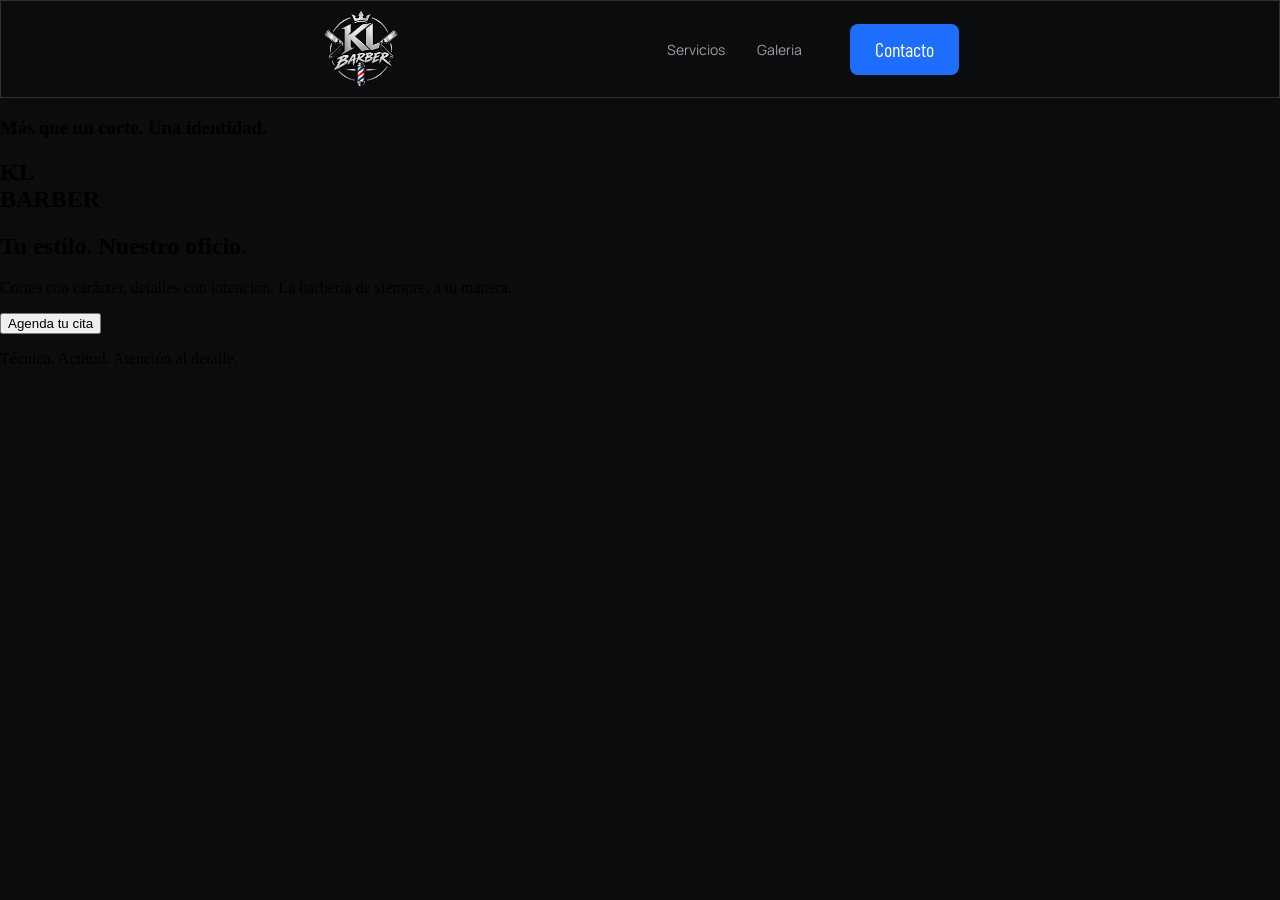
==== index.html @ 7c592fb4 "creacion del header" ====
<!DOCTYPE html>
<html lang="en">
<head>
   <meta charset="UTF-8">
    <meta name="viewport" content="width=device-width, initial-scale=1.0">
    <title>KL BARBER</title>
    <link rel="icon" type="image/png" href="img/">
    <link rel="preload" href="css/styles.css" as="style">
    <link href="css/styles.css" rel="stylesheet">
    <link rel="preload" href="css/normalize.css" as="style">
    <link rel="preconnect" href="https://fonts.googleapis.com">
    <link rel="preconnect" href="https://fonts.gstatic.com" crossorigin>
    <link href="https://fonts.googleapis.com/css2?family=Barlow+Condensed:ital,wght@0,100;0,200;0,300;0,400;0,500;0,600;0,700;0,800;0,900;1,100;1,200;1,300;1,400;1,500;1,600;1,700;1,800;1,900&family=Manrope:wght@200..800&display=swap" rel="stylesheet">
</head>
<body>
    <header class="header_container">
        <div class="header">
            <a class="header_logo" href="index.html">
                <img src="img/KL_barber_nbg.png" alt="kl_logo">
            </a>
            <div class="header_menu">
                <div class="header_menu-link">
                    <a class="header_link">Servicios</a>
                    <a class="header_link">Galeria</a>
                </div>
                <button class="header_boton">Contacto</button>
            </div>
        </div>
    </header>
    <section id="main" class="inicio">
        <h3 class="main_sub">Más que un corte. Una identidad.</h3>
        <h1 class="main_titulo"> <span class="destacado">KL</span><br>BARBER</h1>
        <h2 class="main_subtitulo">Tu estilo. Nuestro oficio.</h2>
        <p class="main_par">Cortes con carácter, detalles con intención. La barbería de siempre, a tu manera.</p>
        <button class="main_contacto">Agenda tu cita</button>
        <p class="main_subpar">Técnica. Actitud. Atención al detalle.</p>
    </section>
    
</body>
</html>
---- css/styles.css ----
/*globales**************************************************************/
:root{
    /*paleta de colores****************************/
    --fondo: #0B0C0E;
    --secun: #1E1F22;
    --borde: #2E3034;
    --blanco: #FFFFFF;
    --blue: #1D6EFC;
    --tprin: #F8F8FA;
    --tsecun: #9B9FA3;
    /*fuentes***************************************/
    --fuente-principal: 'Manrope', sans-serif;
    --fuente-secundaria: 'Barlow Condensed', sans-serif;
}
body {
  margin: 0;
  font-family: var(--ballo), Arial, sans-serif;
  background-color: var(--fondo);
}
html {
        scroll-behavior: smooth;
}
header{
    position: sticky;
    top: 0;
    z-index: 1000;
}
.header_container{
    background-color: var(--fondo);
    padding: 0.5rem 0 0.5rem 0;
    border: 1px solid var(--borde);
}
.header{
    display: flex;
    align-items: center;
    justify-content: space-between;
    margin-left: 20rem;
    margin-right: 20rem;
}
.header_logo{
    display: inline-block;
}
.header_logo img{
    display: block;
    width: 5rem;
    height: auto;
}
.header_menu{
    display: flex;
}
.header_menu-link{
    display: flex;
    margin-right: 2rem;
}
.header_link{
    color: var(--tsecun);
    font-family: var(--fuente-principal);
     font-size: 14px;
    transition: color 0.3s ease;
    padding: 1rem;
    cursor: pointer;
}
.header_link:hover{
    color: var(--blanco);
    transition: color 0.3s ease;
}
.header_boton{
    background-color: var(--blue);
    color: var(--blanco);
    font-family: var(--fuente-secundaria);
    font-weight: 400;
    font-size: 20px;
    text-align: center;
    border: none;
    border-radius: 0.5rem;
    padding: 1px 25px 1px 25px;
    transition: box-shadow 0.3s ease;
}
.header_boton:hover{
    box-shadow: inset 0 0 0 999px color-mix(in srgb, var(--secun) 20%, transparent);
    transition: opacity 0.3s ease;
}
---- css/styles.css ----
/*globales**************************************************************/
:root{
    /*paleta de colores****************************/
    --fondo: #0B0C0E;
    --secun: #1E1F22;
    --borde: #2E3034;
    --blanco: #FFFFFF;
    --blue: #1D6EFC;
    --tprin: #F8F8FA;
    --tsecun: #9B9FA3;
    /*fuentes***************************************/
    --fuente-principal: 'Manrope', sans-serif;
    --fuente-secundaria: 'Barlow Condensed', sans-serif;
}
body {
  margin: 0;
  font-family: var(--ballo), Arial, sans-serif;
  background-color: var(--fondo);
}
html {
        scroll-behavior: smooth;
}
header{
    position: sticky;
    top: 0;
    z-index: 1000;
}
.header_container{
    background-color: var(--fondo);
    padding: 0.5rem 0 0.5rem 0;
    border: 1px solid var(--borde);
}
.header{
    display: flex;
    align-items: center;
    justify-content: space-between;
    margin-left: 20rem;
    margin-right: 20rem;
}
.header_logo{
    display: inline-block;
}
.header_logo img{
    display: block;
    width: 5rem;
    height: auto;
}
.header_menu{
    display: flex;
}
.header_menu-link{
    display: flex;
    margin-right: 2rem;
}
.header_link{
    color: var(--tsecun);
    font-family: var(--fuente-principal);
     font-size: 14px;
    transition: color 0.3s ease;
    padding: 1rem;
    cursor: pointer;
}
.header_link:hover{
    color: var(--blanco);
    transition: color 0.3s ease;
}
.header_boton{
    background-color: var(--blue);
    color: var(--blanco);
    font-family: var(--fuente-secundaria);
    font-weight: 400;
    font-size: 20px;
    text-align: center;
    border: none;
    border-radius: 0.5rem;
    padding: 1px 25px 1px 25px;
    transition: box-shadow 0.3s ease;
}
.header_boton:hover{
    box-shadow: inset 0 0 0 999px color-mix(in srgb, var(--secun) 20%, transparent);
    transition: opacity 0.3s ease;
}
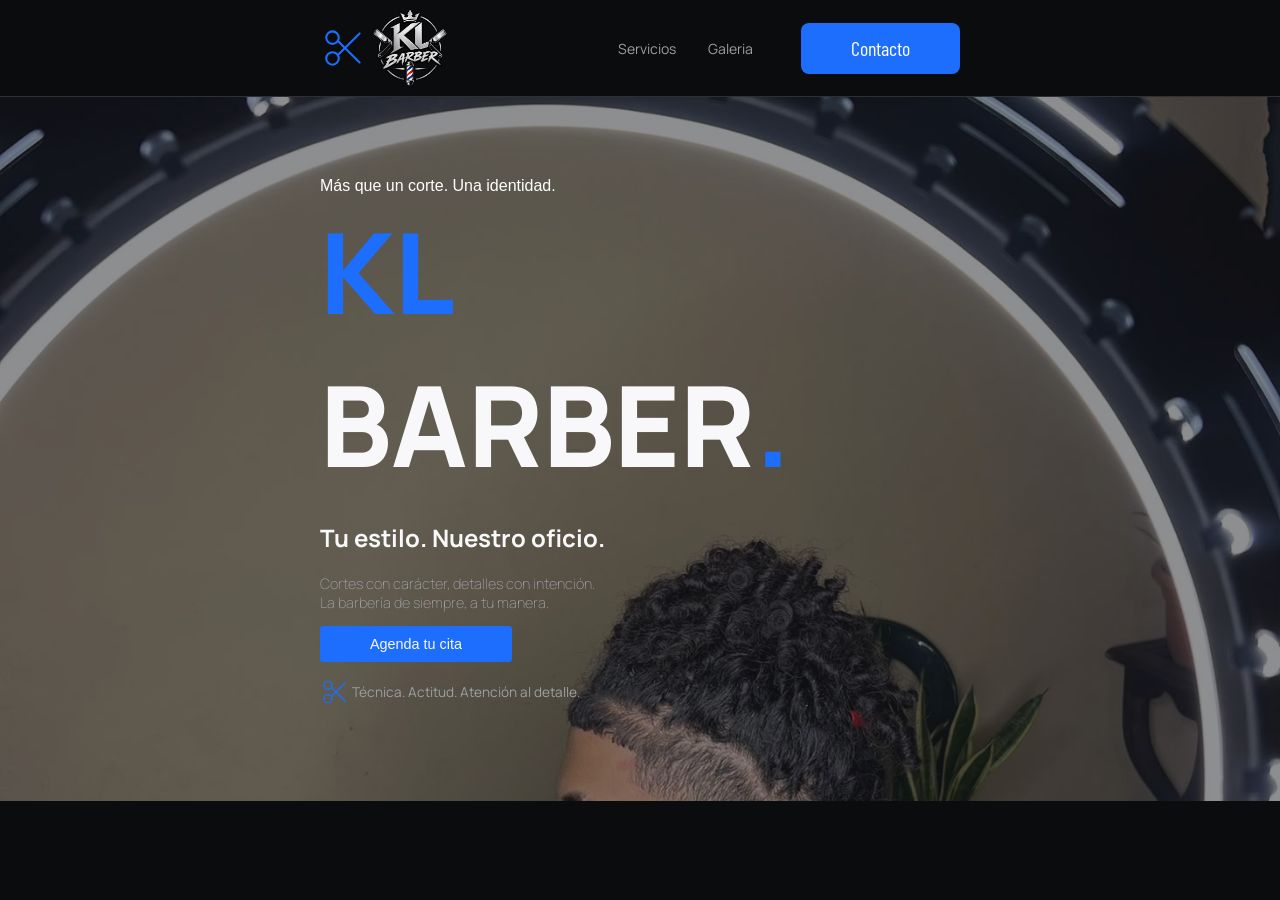
==== commit c71ea4d7: "completo la seccion inicio" ====
--- a/index.html
+++ b/index.html
@@ -4,7 +4,7 @@
    <meta charset="UTF-8">
     <meta name="viewport" content="width=device-width, initial-scale=1.0">
     <title>KL BARBER</title>
-    <link rel="icon" type="image/png" href="img/">
+    <link rel="icon" type="img" href="img/KL_barber_nbg.png">
     <link rel="preload" href="css/styles.css" as="style">
     <link href="css/styles.css" rel="stylesheet">
     <link rel="preload" href="css/normalize.css" as="style">
@@ -16,24 +16,60 @@
     <header class="header_container">
         <div class="header">
             <a class="header_logo" href="index.html">
+                <svg
+                xmlns="http://www.w3.org/2000/svg"
+                width="50"
+                height="50"
+                viewBox="0 0 24 24"
+                fill="none"
+                stroke="#1D6EFC"
+                stroke-width="1"
+                stroke-linecap="round"
+                stroke-linejoin="round"
+                >
+                <path d="M6 7m-3 0a3 3 0 1 0 6 0a3 3 0 1 0 -6 0" />
+                <path d="M6 17m-3 0a3 3 0 1 0 6 0a3 3 0 1 0 -6 0" />
+                <path d="M8.6 8.6l10.4 10.4" />
+                <path d="M8.6 15.4l10.4 -10.4" />
+                </svg>
                 <img src="img/KL_barber_nbg.png" alt="kl_logo">
             </a>
             <div class="header_menu">
                 <div class="header_menu-link">
-                    <a class="header_link">Servicios</a>
+                    <a class="header_link" href="#">Servicios</a>
                     <a class="header_link">Galeria</a>
                 </div>
                 <button class="header_boton">Contacto</button>
             </div>
         </div>
     </header>
-    <section id="main" class="inicio">
-        <h3 class="main_sub">Más que un corte. Una identidad.</h3>
-        <h1 class="main_titulo"> <span class="destacado">KL</span><br>BARBER</h1>
-        <h2 class="main_subtitulo">Tu estilo. Nuestro oficio.</h2>
-        <p class="main_par">Cortes con carácter, detalles con intención. La barbería de siempre, a tu manera.</p>
-        <button class="main_contacto">Agenda tu cita</button>
-        <p class="main_subpar">Técnica. Actitud. Atención al detalle.</p>
+    <section id="inicio" class="main_container">
+        <div class="main">
+            <h3 class="main_sub">Más que un corte. Una identidad.</h3>
+            <h1 class="main_titulo"> <span class="destacado">KL</span><br>BARBER<span class="destacado">.</span></h1>
+            <h2 class="main_subtitulo">Tu estilo. Nuestro oficio.</h2>
+            <p class="main_par">Cortes con carácter, detalles con intención. <br> La barbería de siempre, a tu manera.</p>
+            <button class="main_boton">Agenda tu cita</button>
+            <p class="main_subpar">
+                <svg
+                xmlns="http://www.w3.org/2000/svg"
+                width="32"
+                height="32"
+                viewBox="0 0 24 24"
+                fill="none"
+                stroke="#1D6EFC"
+                stroke-width="1"
+                stroke-linecap="round"
+                stroke-linejoin="round"
+                >
+                <path d="M6 7m-3 0a3 3 0 1 0 6 0a3 3 0 1 0 -6 0" />
+                <path d="M6 17m-3 0a3 3 0 1 0 6 0a3 3 0 1 0 -6 0" />
+                <path d="M8.6 8.6l10.4 10.4" />
+                <path d="M8.6 15.4l10.4 -10.4" />
+                </svg>
+                Técnica. Actitud. Atención al detalle.
+            </p>
+        </div>
     </section>
     
 </body>
--- a/css/styles.css
+++ b/css/styles.css
@@ -14,7 +14,7 @@
 }
 body {
   margin: 0;
-  font-family: var(--ballo), Arial, sans-serif;
+  font-family: var(--fuente-principal), Arial, sans-serif;
   background-color: var(--fondo);
 }
 html {
@@ -25,10 +25,11 @@
     top: 0;
     z-index: 1000;
 }
+/*header**************************************************************/
 .header_container{
     background-color: var(--fondo);
     padding: 0.5rem 0 0.5rem 0;
-    border: 1px solid var(--borde);
+    border-bottom: 1px solid var(--borde);
 }
 .header{
     display: flex;
@@ -38,8 +39,10 @@
     margin-right: 20rem;
 }
 .header_logo{
-    display: inline-block;
-}
+    display: flex;
+    align-items: center;
+}
+
 .header_logo img{
     display: block;
     width: 5rem;
@@ -55,9 +58,10 @@
 .header_link{
     color: var(--tsecun);
     font-family: var(--fuente-principal);
-     font-size: 14px;
+    font-size: 14px;
     transition: color 0.3s ease;
     padding: 1rem;
+    text-decoration: none;
     cursor: pointer;
 }
 .header_link:hover{
@@ -73,10 +77,144 @@
     text-align: center;
     border: none;
     border-radius: 0.5rem;
-    padding: 1px 25px 1px 25px;
+    padding: 0.5px 50px 0.5px 50px;
     transition: box-shadow 0.3s ease;
 }
 .header_boton:hover{
-    box-shadow: inset 0 0 0 999px color-mix(in srgb, var(--secun) 20%, transparent);
+    box-shadow: inset 0 0 0 999px color-mix(in srgb, var(--secun) 20%, transparent); /* sombreado con otro color*/
     transition: opacity 0.3s ease;
-}+}
+/*inicio**************************************************************/
+ .main_container{
+    background-image: url("/img/1.jpeg");
+    background-size: cover;       /* cubre toda la sección */
+    background-position: center;  /* centra la imagen */
+    background-repeat: no-repeat;
+    margin: 0%;
+    box-shadow: inset 0 0 0 999px color-mix(in srgb, var(--secun) 50%, transparent);
+}
+.main{
+    margin-left: 20rem;
+    margin-right: 20rem;
+    padding-bottom: 5rem;
+    padding-top: 5rem;
+}
+.main_sub{
+    color: var(--blanco);
+    font-family: var(--fuente-secundaria);
+    font-weight: 200;
+    font-size: 1rem;
+    margin: 0%;
+}
+.destacado{
+    color: var(--blue);
+}
+.main_titulo{
+    font-size: 7rem;
+    font-weight: 800;
+    color: var(--tprin);
+    margin: 0%;
+}
+.main_subtitulo{
+    color: var(--tprin);
+}
+.main_par{
+    color: var(--tsecun);
+    font-family: var(--fuente-principal);
+    font-weight: 100;
+    font-size: 0.90rem;
+}
+.main_boton{
+    font-family: var(--fuente-secundaria);
+    font-size: 0.90rem;
+    font-weight: 500;
+    color: var(--tprin);
+    background-color: var(--blue);
+    padding: 10px 50px 10px 50px;
+    border: none;
+    border-radius: 0.2rem;
+}
+.main_boton:hover{
+    box-shadow: inset 0 0 0 999px color-mix(in srgb, var(--secun) 20%, transparent); /* sombreado con otro color*/
+    transition: opacity 0.3s ease;
+}
+.main_subpar{
+    display: flex;
+    align-items: center;
+    color: var(--tsecun);
+    font-size: 0.85rem;
+}
+/*responsive**************************************************************/
+
+@media (max-width: 1200px) {
+    .header{
+        margin-left: 3rem;
+        margin-right: 3rem;
+    }
+    .main{
+        margin-left: 3rem;
+        margin-right: 3rem;
+    }
+}
+
+@media (max-width: 800px) {
+    .header{
+        margin-left: 1.5rem;
+        margin-right: 1.5rem;
+        gap: 1rem;
+    }
+    .main{
+        margin-left: 1.5rem;
+        margin-right: 1.5rem;
+    }
+    .main_titulo{
+        font-size: clamp(4.5rem, 14vw, 6.5rem);
+    }
+}
+
+@media (max-width: 520px) {
+    .header{
+        flex-direction: column;
+        justify-content: center;
+        gap: 0.5rem;
+        margin-left: 1rem;
+        margin-right: 1rem;
+    }
+    .header_logo img{
+        width: 4rem;
+    }
+    .header_menu{
+        align-items: center;
+    }
+    .header_menu-link{
+        margin-right: 0.25rem;
+    }
+    .header_link{
+        padding: 0.65rem;
+        font-size: 0.8rem;
+    }
+    .header_boton{
+        padding: 0.25rem 1rem;
+        font-size: 1.1rem;
+    }
+    .main{
+        margin-left: 1rem;
+        margin-right: 1rem;
+    }
+    .main_sub{
+        padding-top: 3.5rem;
+        font-size: 0.9rem;
+    }
+    .main_titulo{
+        font-size: clamp(3.5rem, 20vw, 5.5rem);
+    }
+    .main_par{
+        max-width: 32rem;
+        font-size: 0.95rem;
+        line-height: 1.6;
+    }
+    .main_subpar{
+        font-size: 0.85rem;
+
+    }
+}
--- a/css/styles.css
+++ b/css/styles.css
@@ -14,7 +14,7 @@
 }
 body {
   margin: 0;
-  font-family: var(--ballo), Arial, sans-serif;
+  font-family: var(--fuente-principal), Arial, sans-serif;
   background-color: var(--fondo);
 }
 html {
@@ -25,10 +25,11 @@
     top: 0;
     z-index: 1000;
 }
+/*header**************************************************************/
 .header_container{
     background-color: var(--fondo);
     padding: 0.5rem 0 0.5rem 0;
-    border: 1px solid var(--borde);
+    border-bottom: 1px solid var(--borde);
 }
 .header{
     display: flex;
@@ -38,8 +39,10 @@
     margin-right: 20rem;
 }
 .header_logo{
-    display: inline-block;
-}
+    display: flex;
+    align-items: center;
+}
+
 .header_logo img{
     display: block;
     width: 5rem;
@@ -55,9 +58,10 @@
 .header_link{
     color: var(--tsecun);
     font-family: var(--fuente-principal);
-     font-size: 14px;
+    font-size: 14px;
     transition: color 0.3s ease;
     padding: 1rem;
+    text-decoration: none;
     cursor: pointer;
 }
 .header_link:hover{
@@ -73,10 +77,144 @@
     text-align: center;
     border: none;
     border-radius: 0.5rem;
-    padding: 1px 25px 1px 25px;
+    padding: 0.5px 50px 0.5px 50px;
     transition: box-shadow 0.3s ease;
 }
 .header_boton:hover{
-    box-shadow: inset 0 0 0 999px color-mix(in srgb, var(--secun) 20%, transparent);
+    box-shadow: inset 0 0 0 999px color-mix(in srgb, var(--secun) 20%, transparent); /* sombreado con otro color*/
     transition: opacity 0.3s ease;
-}+}
+/*inicio**************************************************************/
+ .main_container{
+    background-image: url("/img/1.jpeg");
+    background-size: cover;       /* cubre toda la sección */
+    background-position: center;  /* centra la imagen */
+    background-repeat: no-repeat;
+    margin: 0%;
+    box-shadow: inset 0 0 0 999px color-mix(in srgb, var(--secun) 50%, transparent);
+}
+.main{
+    margin-left: 20rem;
+    margin-right: 20rem;
+    padding-bottom: 5rem;
+    padding-top: 5rem;
+}
+.main_sub{
+    color: var(--blanco);
+    font-family: var(--fuente-secundaria);
+    font-weight: 200;
+    font-size: 1rem;
+    margin: 0%;
+}
+.destacado{
+    color: var(--blue);
+}
+.main_titulo{
+    font-size: 7rem;
+    font-weight: 800;
+    color: var(--tprin);
+    margin: 0%;
+}
+.main_subtitulo{
+    color: var(--tprin);
+}
+.main_par{
+    color: var(--tsecun);
+    font-family: var(--fuente-principal);
+    font-weight: 100;
+    font-size: 0.90rem;
+}
+.main_boton{
+    font-family: var(--fuente-secundaria);
+    font-size: 0.90rem;
+    font-weight: 500;
+    color: var(--tprin);
+    background-color: var(--blue);
+    padding: 10px 50px 10px 50px;
+    border: none;
+    border-radius: 0.2rem;
+}
+.main_boton:hover{
+    box-shadow: inset 0 0 0 999px color-mix(in srgb, var(--secun) 20%, transparent); /* sombreado con otro color*/
+    transition: opacity 0.3s ease;
+}
+.main_subpar{
+    display: flex;
+    align-items: center;
+    color: var(--tsecun);
+    font-size: 0.85rem;
+}
+/*responsive**************************************************************/
+
+@media (max-width: 1200px) {
+    .header{
+        margin-left: 3rem;
+        margin-right: 3rem;
+    }
+    .main{
+        margin-left: 3rem;
+        margin-right: 3rem;
+    }
+}
+
+@media (max-width: 800px) {
+    .header{
+        margin-left: 1.5rem;
+        margin-right: 1.5rem;
+        gap: 1rem;
+    }
+    .main{
+        margin-left: 1.5rem;
+        margin-right: 1.5rem;
+    }
+    .main_titulo{
+        font-size: clamp(4.5rem, 14vw, 6.5rem);
+    }
+}
+
+@media (max-width: 520px) {
+    .header{
+        flex-direction: column;
+        justify-content: center;
+        gap: 0.5rem;
+        margin-left: 1rem;
+        margin-right: 1rem;
+    }
+    .header_logo img{
+        width: 4rem;
+    }
+    .header_menu{
+        align-items: center;
+    }
+    .header_menu-link{
+        margin-right: 0.25rem;
+    }
+    .header_link{
+        padding: 0.65rem;
+        font-size: 0.8rem;
+    }
+    .header_boton{
+        padding: 0.25rem 1rem;
+        font-size: 1.1rem;
+    }
+    .main{
+        margin-left: 1rem;
+        margin-right: 1rem;
+    }
+    .main_sub{
+        padding-top: 3.5rem;
+        font-size: 0.9rem;
+    }
+    .main_titulo{
+        font-size: clamp(3.5rem, 20vw, 5.5rem);
+    }
+    .main_par{
+        max-width: 32rem;
+        font-size: 0.95rem;
+        line-height: 1.6;
+    }
+    .main_subpar{
+        font-size: 0.85rem;
+
+    }
+}
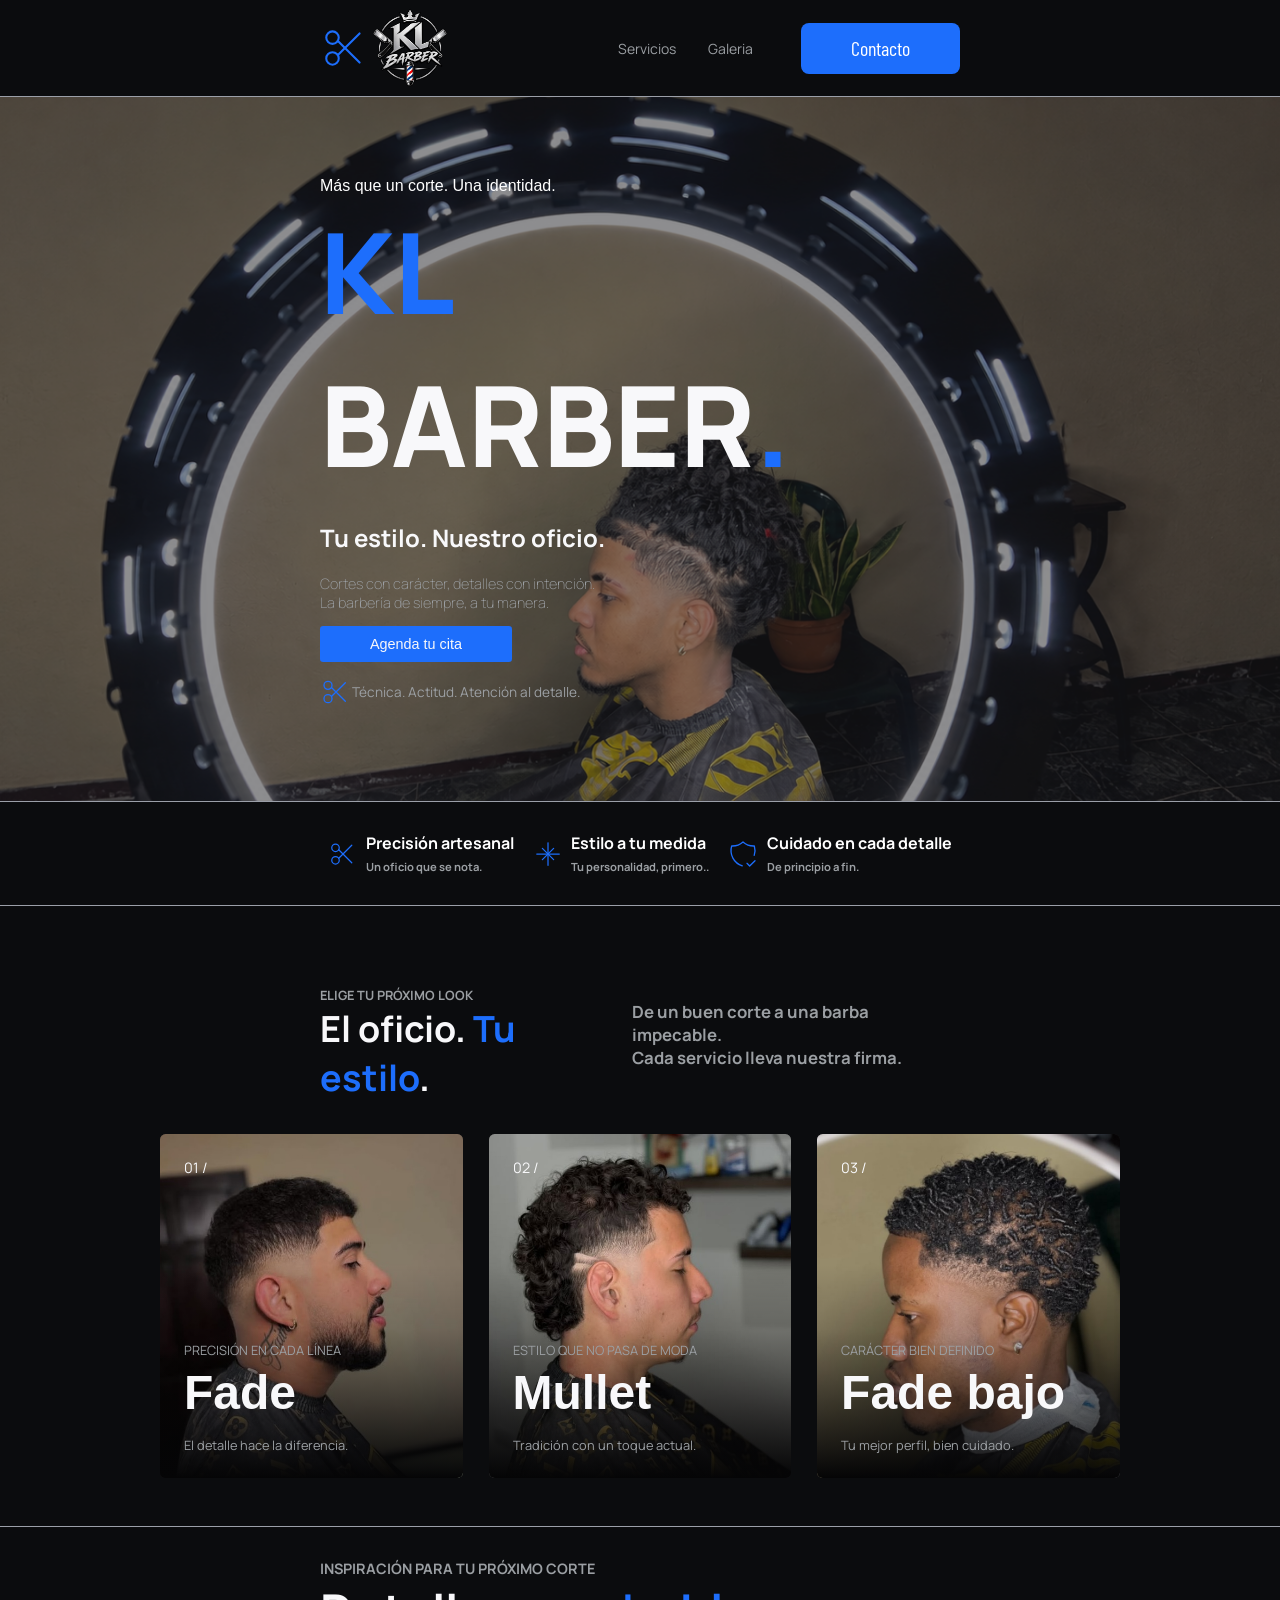
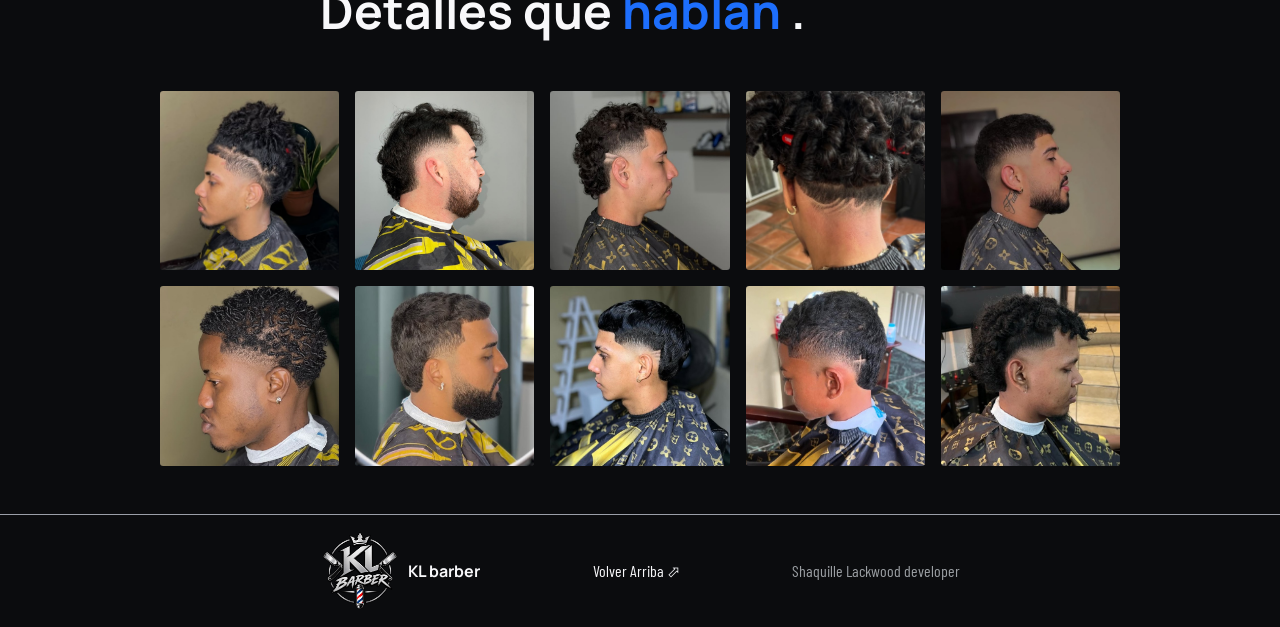
==== commit 5e5ecde6: "pagina completada" ====
--- a/index.html
+++ b/index.html
@@ -36,10 +36,10 @@
             </a>
             <div class="header_menu">
                 <div class="header_menu-link">
-                    <a class="header_link" href="#">Servicios</a>
-                    <a class="header_link">Galeria</a>
-                </div>
-                <button class="header_boton">Contacto</button>
+                    <a class="header_link" href="#estilo_section">Servicios</a>
+                    <a class="header_link" href="#gale">Galeria</a>
+                </div>
+                <button class="header_boton whatsapp_boton" type="button" data-whatsapp-url="https://wa.me/50661316361?text=Hola%2C%20quisiera%20obtener%20m%C3%A1s%20informaci%C3%B3n%20sobre%20sus%20servicios.">Contacto</button>
             </div>
         </div>
     </header>
@@ -49,7 +49,7 @@
             <h1 class="main_titulo"> <span class="destacado">KL</span><br>BARBER<span class="destacado">.</span></h1>
             <h2 class="main_subtitulo">Tu estilo. Nuestro oficio.</h2>
             <p class="main_par">Cortes con carácter, detalles con intención. <br> La barbería de siempre, a tu manera.</p>
-            <button class="main_boton">Agenda tu cita</button>
+            <button class="main_boton whatsapp_boton" type="button" data-whatsapp-url="https://wa.me/50661316361?text=Hola%2C%20quiero%20agendar%20una%20cita.">Agenda tu cita</button>
             <p class="main_subpar">
                 <svg
                 xmlns="http://www.w3.org/2000/svg"
@@ -71,6 +71,173 @@
             </p>
         </div>
     </section>
-    
+    <section id="intermedio" class="medio_container">
+        <div class="medio">
+            <div class="medio_text"> 
+                <svg
+                    xmlns="http://www.w3.org/2000/svg"
+                    width="30"
+                    height="30"
+                    viewBox="0 0 24 24"
+                    fill="none"
+                    stroke="#1D6EFC"
+                    stroke-width="1"
+                    stroke-linecap="round"
+                    stroke-linejoin="round"
+                    >
+                    <path d="M6 7m-3 0a3 3 0 1 0 6 0a3 3 0 1 0 -6 0" />
+                    <path d="M6 17m-3 0a3 3 0 1 0 6 0a3 3 0 1 0 -6 0" />
+                    <path d="M8.6 8.6l10.4 10.4" />
+                    <path d="M8.6 15.4l10.4 -10.4" />
+                </svg>
+                <h4>
+                    Precisión artesanal <br> <span class="medio_text-dest"> Un oficio que se nota.</span>
+                </h4>
+            </div>
+            <div class="medio_text"> 
+                <svg
+                xmlns="http://www.w3.org/2000/svg"
+                width="30"
+                height="30"
+                viewBox="0 0 24 24"
+                fill="none"
+                stroke="#1D6EFC"
+                stroke-width="1"
+                stroke-linecap="round"
+                stroke-linejoin="round"
+                >
+                <path d="M3 12h18" />
+                <path d="M12 21v-18" />
+                <path d="M7.5 7.5l9 9" />
+                <path d="M7.5 16.5l9 -9" />
+                </svg>
+                <h4>
+                    Estilo a tu medida <br> <span class="medio_text-dest">Tu personalidad, primero..</span>
+                </h4>
+            </div>
+            <div class="medio_text"> 
+                <svg
+                xmlns="http://www.w3.org/2000/svg"
+                width="32"
+                height="32"
+                viewBox="0 0 24 24"
+                fill="none"
+                stroke="#1D6EFC"
+                stroke-width="1"
+                stroke-linecap="round"
+                stroke-linejoin="round"
+                >
+                <path d="M11.46 20.846a12 12 0 0 1 -7.96 -14.846a12 12 0 0 0 8.5 -3a12 12 0 0 0 8.5 3a12 12 0 0 1 -.09 7.06" />
+                <path d="M15 19l2 2l4 -4" />
+                </svg>
+                <h4>
+                    Cuidado en cada detalle <br> <span class="medio_text-dest">De principio a fin.</span>
+                </h4>
+            </div>
+        </div>
+    </section>
+    <section id="estilo_section" class="estilo_container">
+        <div class="estilo_texto">
+            <div class="estilo_titulo">
+                <h3>ELIGE TU PRÓXIMO LOOK</h3>
+                <h1>El oficio. <span class="destacado">Tu estilo</span>.</h1>
+            </div>
+            <div class="estilo_parrafo">
+                <h2>De un buen corte a una barba impecable. <br>Cada servicio lleva nuestra firma.</h2>
+            </div>
+        </div>
+        <div class="estilo_galeria">
+            <div class="corte">
+                <img class="corte_img" src="img/5.jpeg" alt="Corte fade">
+                <span class="corte_numero">01 /</span>
+                <div class="corte_contenido">
+                    <div>
+                        <h3 class="corte_encabezado">PRECISIÓN EN CADA LÍNEA</h3>
+                        <h2 class="corte_titulo">Fade</h2>
+                    </div>
+                    <div class="corte_detalle">
+                        <p class="corte_subtitulo">El detalle hace la diferencia.</p>
+                    </div>
+                </div>
+            </div>
+            <div class="corte">
+                <img class="corte_img" src="img/3.jpeg" alt="Corte mullet">
+                <span class="corte_numero">02 /</span>
+                <div class="corte_contenido">
+                    <div>
+                        <h3 class="corte_encabezado">ESTILO QUE NO PASA DE MODA</h3>
+                        <h2 class="corte_titulo">Mullet</h2>
+                    </div>
+                    <div class="corte_detalle">
+                        <p class="corte_subtitulo">Tradición con un toque actual.</p>
+                    </div>
+                </div>
+            </div>
+            <div class="corte">
+                <img class="corte_img" src="img/6.jpeg" alt="Corte fade bajo">
+                <span class="corte_numero">03 /</span>
+                <div class="corte_contenido">
+                    <div>
+                        <h3 class="corte_encabezado">CARÁCTER BIEN DEFINIDO</h3>
+                        <h2 class="corte_titulo">Fade bajo</h2>
+                    </div>
+                    <div class="corte_detalle">
+                        <p class="corte_subtitulo">Tu mejor perfil, bien cuidado.</p>
+                    </div>
+                </div>
+            </div>
+        </div>
+    </section>
+    <section id="gale" class="galeria_main">
+        <div class="galeria_encabezado">
+            <h3 class="galeria_sub">INSPIRACIÓN PARA TU PRÓXIMO CORTE</h3>
+            <h1 class="galeria_titulo">Detalles que <span class="destacado">hablan</span> .</h1>
+        </div>
+        <div class="galeria_fotos">
+            <button class="galeria_item" type="button" aria-label="Ampliar foto 1">
+                <img class="img_galeria" src="img/1.jpeg" alt="Corte de cabello">
+            </button>
+            <button class="galeria_item" type="button" aria-label="Ampliar foto 2">
+                <img class="img_galeria" src="img/2.jpeg" alt="Corte de cabello">
+            </button>
+            <button class="galeria_item" type="button" aria-label="Ampliar foto 3">
+                <img class="img_galeria" src="img/3.jpeg" alt="Corte de cabello">
+            </button>
+            <button class="galeria_item" type="button" aria-label="Ampliar foto 4">
+                <img class="img_galeria" src="img/4.jpeg" alt="Corte de cabello">
+            </button>
+            <button class="galeria_item" type="button" aria-label="Ampliar foto 5">
+                <img class="img_galeria" src="img/5.jpeg" alt="Corte de cabello">
+            </button>
+            <button class="galeria_item" type="button" aria-label="Ampliar foto 6">
+                <img class="img_galeria" src="img/6.jpeg" alt="Corte de cabello">
+            </button>
+            <button class="galeria_item" type="button" aria-label="Ampliar foto 7">
+                <img class="img_galeria" src="img/7.jpg" alt="Corte de cabello">
+            </button>
+            <button class="galeria_item" type="button" aria-label="Ampliar foto 8">
+                <img class="img_galeria" src="img/8.jpg" alt="Corte de cabello">
+            </button>
+            <button class="galeria_item" type="button" aria-label="Ampliar foto 9">
+                <img class="img_galeria" src="img/9.jpg" alt="Corte de cabello">
+            </button>
+            <button class="galeria_item" type="button" aria-label="Ampliar foto 10">
+                <img class="img_galeria" src="img/10.jpg" alt="Corte de cabello">
+            </button>
+        </div>
+    </section>
+    <dialog class="galeria_modal" aria-label="Vista ampliada de la foto">
+        <button class="galeria_cerrar" type="button" aria-label="Cerrar imagen">×</button>
+        <img class="galeria_ampliada" alt="">
+    </dialog>
+    <footer id="final" class="footer">
+         <div class="footer_izquierda">
+            <img class="footer_img" src="img/KL_barber_nbg.png" alt="footer_logo">
+            <h4 class="footer_titulo">KL barber</h4>
+        </div>
+        <a class="volver" href="#inicio">Volver Arriba ⬀ </a>
+        <p class="footer_text">Shaquille Lackwood developer </p>
+    </footer>
+    <script src="js/scripts.js"></script>
 </body>
 </html>
--- a/css/styles.css
+++ b/css/styles.css
@@ -3,7 +3,7 @@
     /*paleta de colores****************************/
     --fondo: #0B0C0E;
     --secun: #1E1F22;
-    --borde: #2E3034;
+    --borde: #9b9fa8;
     --blanco: #FFFFFF;
     --blue: #1D6EFC;
     --tprin: #F8F8FA;
@@ -25,6 +25,9 @@
     top: 0;
     z-index: 1000;
 }
+#inicio, #estilo_section, #gale{
+     scroll-margin-top: 6rem;
+}
 /*header**************************************************************/
 .header_container{
     background-color: var(--fondo);
@@ -86,9 +89,9 @@
 }
 /*inicio**************************************************************/
  .main_container{
-    background-image: url("/img/1.jpeg");
-    background-size: cover;       /* cubre toda la sección */
-    background-position: center;  /* centra la imagen */
+    background-image: url("/img/background.png");
+    background-size: cover;       
+    background-position: center;  
     background-repeat: no-repeat;
     margin: 0%;
     box-shadow: inset 0 0 0 999px color-mix(in srgb, var(--secun) 50%, transparent);
@@ -143,6 +146,251 @@
     align-items: center;
     color: var(--tsecun);
     font-size: 0.85rem;
+}
+/*medio**************************************************************/
+.medio_container{
+    border-top: 1px solid var(--borde);
+    border-bottom: 1px solid var(--borde);
+}
+.medio{
+   display: flex;
+   flex-direction: row;
+   justify-content: space-between;
+   margin-left: 20rem;
+   margin-right: 20rem;
+}
+.medio_text{
+    display: flex;
+    align-items: center;
+    padding: 0.5rem;
+    color: var(--blanco);
+}
+.medio_text-dest{
+    font-size: 0.7rem;
+    color: var(--tsecun);
+}
+.medio_text svg{
+    padding-right: 0.5rem;
+}
+/*estilo encabezado**************************************************************/
+.estilo_texto{
+   margin-left: 20rem;
+   margin-right: 20rem;
+   display: flex;
+   flex-direction: row;
+   justify-content: space-between;
+}
+.estilo_titulo h3{
+    color: var(--tsecun);
+    font-size: 0.8rem;
+    margin: 0%;
+}
+.estilo_titulo h1{
+    margin: 0%;
+}
+.estilo_titulo{
+    padding-top: 5rem;
+    font-size: 1.5rem;
+    color: var(--tprin);
+}
+.estilo_parrafo{
+    padding-top: 5rem;
+    color: var(--tsecun);
+    font-size: 0.7rem;
+}
+/*estilo cortes**************************************************************/
+.estilo_galeria{
+    display: grid;
+    grid-template-columns: repeat(3, minmax(0, 1fr));
+    gap: 1.6rem;
+    margin: 2rem clamp(1rem, 5.4vw, 5.5rem) 0;
+    padding-bottom: 3rem;
+    margin-left: 10rem;
+    margin-right: 10rem;
+}
+.corte{
+    position: relative;
+    isolation: isolate;
+    overflow: hidden;
+    aspect-ratio: 0.88;
+    border-radius: 0.35rem;
+    background-color: var(--secun);
+}
+.corte::after{
+    position: absolute;
+    z-index: -1;
+    inset: 0;
+    background: linear-gradient(180deg, transparent 38%, rgba(0, 0, 0, 0.18) 57%, #050506 100%);
+    content: "";
+    pointer-events: none;
+}
+.corte_img{
+    position: absolute;
+    z-index: -2;
+    inset: 0;
+    width: 100%;
+    height: 100%;
+    object-fit: cover;
+    transition: transform 500ms ease-in-out;
+}
+.corte:hover .corte_img{
+    transform: scale(1.08);
+}
+.corte_numero{
+    position: absolute;
+    top: 1.5rem;
+    left: 1.5rem;
+    color: var(--tprin);
+    font-family: var(--fuente-principal);
+    font-size: 0.90rem;
+}
+.corte_titulo{
+    margin: 0;
+    color: var(--tprin);
+    font-family: var(--fuente-secundaria);
+    font-size: 3rem;
+    line-height: 1.1;
+}
+.corte_contenido{
+    position: absolute;
+    right: 1.5rem;
+    bottom: 1.5rem;
+    left: 1.5rem;
+    display: grid;
+    gap: 1rem;
+}
+.corte_encabezado{
+    margin: 0 0 0.55rem;
+    color: var(--tsecun);
+    font-family: var(--fuente-principal);
+    font-size: 0.80rem;
+    font-weight: 400;
+}
+.corte_detalle{
+    display: flex;
+    align-items: center;
+    justify-content: space-between;
+    gap: 0.75rem;
+}
+.corte_subtitulo{
+    margin: 0;
+    color: var(--tsecun);
+    font-family: var(--fuente-principal);
+    font-size: 0.80rem;
+}
+/*galeria main**************************************************************/
+.galeria_main{
+    border-top: 1px solid var(--borde);
+    border-bottom: 1px solid var(--borde);
+}
+.galeria_encabezado{
+    margin-left: 20rem;
+    margin-right: 20rem;
+}
+.galeria_sub{
+    color: var(--tsecun);
+    font-size: 0.9rem;
+    margin: 0%;
+    padding-top: 2rem;
+}
+.galeria_titulo{
+    color: var(--tprin);
+    font-size: 3rem;
+    margin: 0%;
+    
+}
+.galeria_fotos{
+    margin-top: 3rem;
+     margin-bottom: 3rem;
+    display: grid;
+    grid-template-columns: repeat(5, 1fr);
+    gap: 1rem;
+    margin-left: 10rem;
+    margin-right: 10rem;
+}
+.galeria_item{
+    display: block;
+    padding: 0;
+    overflow: hidden;
+    border: 0;
+    border-radius: 0.2rem;
+    background: transparent;
+    cursor: zoom-in;
+}
+.img_galeria{
+    display: block;
+    width: 100%;
+    aspect-ratio: 1 / 1;
+    object-fit: cover;
+}
+.galeria_modal{
+    position: fixed;
+    width: min(90vw, 70rem);
+    max-width: none;
+    max-height: 90vh;
+    padding: 0;
+    overflow: visible;
+    border: 0;
+    background: transparent;
+}
+.galeria_modal::backdrop{
+    background: rgba(0, 0, 0, 0.88);
+}
+.galeria_ampliada{
+    display: block;
+    width: 100%;
+    max-height: 90vh;
+    object-fit: contain;
+    border-radius: 0.3rem;
+}
+.galeria_cerrar{
+    position: absolute;
+    top: -1rem;
+    right: -1rem;
+    display: grid;
+    width: 2.5rem;
+    height: 2.5rem;
+    place-items: center;
+    border: 1px solid var(--borde);
+    border-radius: 50%;
+    background: var(--fondo);
+    color: var(--tprin);
+    font-size: 1.5rem;
+    cursor: pointer;
+}
+/*footer**************************************************************/
+.footer{
+    display: flex;
+    justify-content: space-between;
+    align-items: center;
+    margin-left: 20rem;
+    margin-right: 20rem;
+    margin-top: 1rem;
+    margin-bottom: 1rem;
+}
+.footer_izquierda{
+    display: inline-flex;
+    align-items: center;
+    justify-content: center;
+    gap: 0.5rem;
+}
+.footer_img{
+    height: 5rem;
+    width: 5rem;
+}
+.footer_titulo{
+    color: var(--tprin);
+}
+.volver{
+    color: var(--tprin);
+    font-family: var(--fuente-secundaria);
+    text-decoration: none;
+}
+.footer_text{
+    color: var(--tsecun);
+    font-family: var(--fuente-secundaria);
+    display: flex;
+    text-align: center;
 }
 /*responsive**************************************************************/
 
@@ -169,6 +417,9 @@
     }
     .main_titulo{
         font-size: clamp(4.5rem, 14vw, 6.5rem);
+    }
+    .estilo_galeria{
+        grid-template-columns: repeat(2, minmax(0, 1fr));
     }
 }
 
@@ -217,4 +468,13 @@
         font-size: 0.85rem;
 
     }
-}
+    .estilo_galeria{
+        grid-template-columns: 1fr;
+        gap: 1rem;
+        margin-right: 1rem;
+        margin-left: 1rem;
+    }
+    .corte{
+        aspect-ratio: 0.95;
+    }
+}
--- a/css/styles.css
+++ b/css/styles.css
@@ -3,7 +3,7 @@
     /*paleta de colores****************************/
     --fondo: #0B0C0E;
     --secun: #1E1F22;
-    --borde: #2E3034;
+    --borde: #9b9fa8;
     --blanco: #FFFFFF;
     --blue: #1D6EFC;
     --tprin: #F8F8FA;
@@ -25,6 +25,9 @@
     top: 0;
     z-index: 1000;
 }
+#inicio, #estilo_section, #gale{
+     scroll-margin-top: 6rem;
+}
 /*header**************************************************************/
 .header_container{
     background-color: var(--fondo);
@@ -86,9 +89,9 @@
 }
 /*inicio**************************************************************/
  .main_container{
-    background-image: url("/img/1.jpeg");
-    background-size: cover;       /* cubre toda la sección */
-    background-position: center;  /* centra la imagen */
+    background-image: url("/img/background.png");
+    background-size: cover;       
+    background-position: center;  
     background-repeat: no-repeat;
     margin: 0%;
     box-shadow: inset 0 0 0 999px color-mix(in srgb, var(--secun) 50%, transparent);
@@ -143,6 +146,251 @@
     align-items: center;
     color: var(--tsecun);
     font-size: 0.85rem;
+}
+/*medio**************************************************************/
+.medio_container{
+    border-top: 1px solid var(--borde);
+    border-bottom: 1px solid var(--borde);
+}
+.medio{
+   display: flex;
+   flex-direction: row;
+   justify-content: space-between;
+   margin-left: 20rem;
+   margin-right: 20rem;
+}
+.medio_text{
+    display: flex;
+    align-items: center;
+    padding: 0.5rem;
+    color: var(--blanco);
+}
+.medio_text-dest{
+    font-size: 0.7rem;
+    color: var(--tsecun);
+}
+.medio_text svg{
+    padding-right: 0.5rem;
+}
+/*estilo encabezado**************************************************************/
+.estilo_texto{
+   margin-left: 20rem;
+   margin-right: 20rem;
+   display: flex;
+   flex-direction: row;
+   justify-content: space-between;
+}
+.estilo_titulo h3{
+    color: var(--tsecun);
+    font-size: 0.8rem;
+    margin: 0%;
+}
+.estilo_titulo h1{
+    margin: 0%;
+}
+.estilo_titulo{
+    padding-top: 5rem;
+    font-size: 1.5rem;
+    color: var(--tprin);
+}
+.estilo_parrafo{
+    padding-top: 5rem;
+    color: var(--tsecun);
+    font-size: 0.7rem;
+}
+/*estilo cortes**************************************************************/
+.estilo_galeria{
+    display: grid;
+    grid-template-columns: repeat(3, minmax(0, 1fr));
+    gap: 1.6rem;
+    margin: 2rem clamp(1rem, 5.4vw, 5.5rem) 0;
+    padding-bottom: 3rem;
+    margin-left: 10rem;
+    margin-right: 10rem;
+}
+.corte{
+    position: relative;
+    isolation: isolate;
+    overflow: hidden;
+    aspect-ratio: 0.88;
+    border-radius: 0.35rem;
+    background-color: var(--secun);
+}
+.corte::after{
+    position: absolute;
+    z-index: -1;
+    inset: 0;
+    background: linear-gradient(180deg, transparent 38%, rgba(0, 0, 0, 0.18) 57%, #050506 100%);
+    content: "";
+    pointer-events: none;
+}
+.corte_img{
+    position: absolute;
+    z-index: -2;
+    inset: 0;
+    width: 100%;
+    height: 100%;
+    object-fit: cover;
+    transition: transform 500ms ease-in-out;
+}
+.corte:hover .corte_img{
+    transform: scale(1.08);
+}
+.corte_numero{
+    position: absolute;
+    top: 1.5rem;
+    left: 1.5rem;
+    color: var(--tprin);
+    font-family: var(--fuente-principal);
+    font-size: 0.90rem;
+}
+.corte_titulo{
+    margin: 0;
+    color: var(--tprin);
+    font-family: var(--fuente-secundaria);
+    font-size: 3rem;
+    line-height: 1.1;
+}
+.corte_contenido{
+    position: absolute;
+    right: 1.5rem;
+    bottom: 1.5rem;
+    left: 1.5rem;
+    display: grid;
+    gap: 1rem;
+}
+.corte_encabezado{
+    margin: 0 0 0.55rem;
+    color: var(--tsecun);
+    font-family: var(--fuente-principal);
+    font-size: 0.80rem;
+    font-weight: 400;
+}
+.corte_detalle{
+    display: flex;
+    align-items: center;
+    justify-content: space-between;
+    gap: 0.75rem;
+}
+.corte_subtitulo{
+    margin: 0;
+    color: var(--tsecun);
+    font-family: var(--fuente-principal);
+    font-size: 0.80rem;
+}
+/*galeria main**************************************************************/
+.galeria_main{
+    border-top: 1px solid var(--borde);
+    border-bottom: 1px solid var(--borde);
+}
+.galeria_encabezado{
+    margin-left: 20rem;
+    margin-right: 20rem;
+}
+.galeria_sub{
+    color: var(--tsecun);
+    font-size: 0.9rem;
+    margin: 0%;
+    padding-top: 2rem;
+}
+.galeria_titulo{
+    color: var(--tprin);
+    font-size: 3rem;
+    margin: 0%;
+    
+}
+.galeria_fotos{
+    margin-top: 3rem;
+     margin-bottom: 3rem;
+    display: grid;
+    grid-template-columns: repeat(5, 1fr);
+    gap: 1rem;
+    margin-left: 10rem;
+    margin-right: 10rem;
+}
+.galeria_item{
+    display: block;
+    padding: 0;
+    overflow: hidden;
+    border: 0;
+    border-radius: 0.2rem;
+    background: transparent;
+    cursor: zoom-in;
+}
+.img_galeria{
+    display: block;
+    width: 100%;
+    aspect-ratio: 1 / 1;
+    object-fit: cover;
+}
+.galeria_modal{
+    position: fixed;
+    width: min(90vw, 70rem);
+    max-width: none;
+    max-height: 90vh;
+    padding: 0;
+    overflow: visible;
+    border: 0;
+    background: transparent;
+}
+.galeria_modal::backdrop{
+    background: rgba(0, 0, 0, 0.88);
+}
+.galeria_ampliada{
+    display: block;
+    width: 100%;
+    max-height: 90vh;
+    object-fit: contain;
+    border-radius: 0.3rem;
+}
+.galeria_cerrar{
+    position: absolute;
+    top: -1rem;
+    right: -1rem;
+    display: grid;
+    width: 2.5rem;
+    height: 2.5rem;
+    place-items: center;
+    border: 1px solid var(--borde);
+    border-radius: 50%;
+    background: var(--fondo);
+    color: var(--tprin);
+    font-size: 1.5rem;
+    cursor: pointer;
+}
+/*footer**************************************************************/
+.footer{
+    display: flex;
+    justify-content: space-between;
+    align-items: center;
+    margin-left: 20rem;
+    margin-right: 20rem;
+    margin-top: 1rem;
+    margin-bottom: 1rem;
+}
+.footer_izquierda{
+    display: inline-flex;
+    align-items: center;
+    justify-content: center;
+    gap: 0.5rem;
+}
+.footer_img{
+    height: 5rem;
+    width: 5rem;
+}
+.footer_titulo{
+    color: var(--tprin);
+}
+.volver{
+    color: var(--tprin);
+    font-family: var(--fuente-secundaria);
+    text-decoration: none;
+}
+.footer_text{
+    color: var(--tsecun);
+    font-family: var(--fuente-secundaria);
+    display: flex;
+    text-align: center;
 }
 /*responsive**************************************************************/
 
@@ -169,6 +417,9 @@
     }
     .main_titulo{
         font-size: clamp(4.5rem, 14vw, 6.5rem);
+    }
+    .estilo_galeria{
+        grid-template-columns: repeat(2, minmax(0, 1fr));
     }
 }
 
@@ -217,4 +468,13 @@
         font-size: 0.85rem;
 
     }
-}
+    .estilo_galeria{
+        grid-template-columns: 1fr;
+        gap: 1rem;
+        margin-right: 1rem;
+        margin-left: 1rem;
+    }
+    .corte{
+        aspect-ratio: 0.95;
+    }
+}
